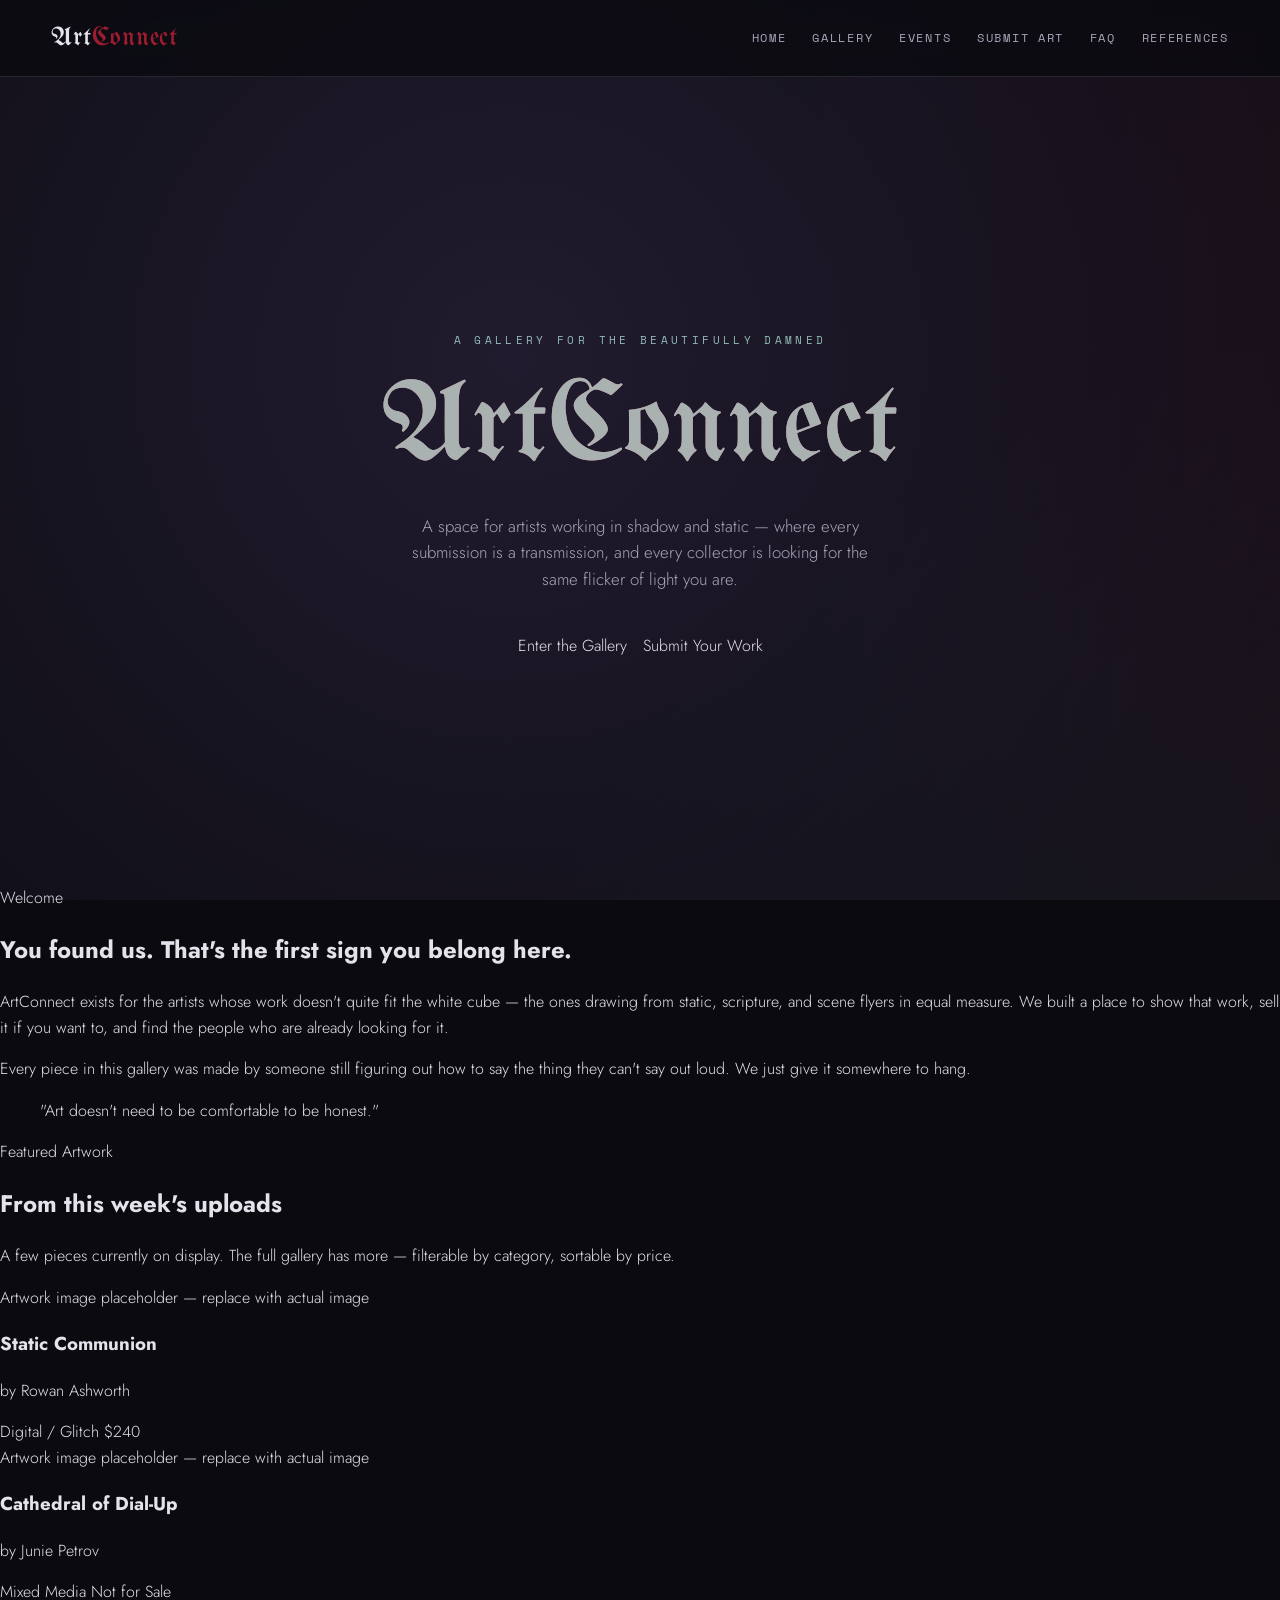
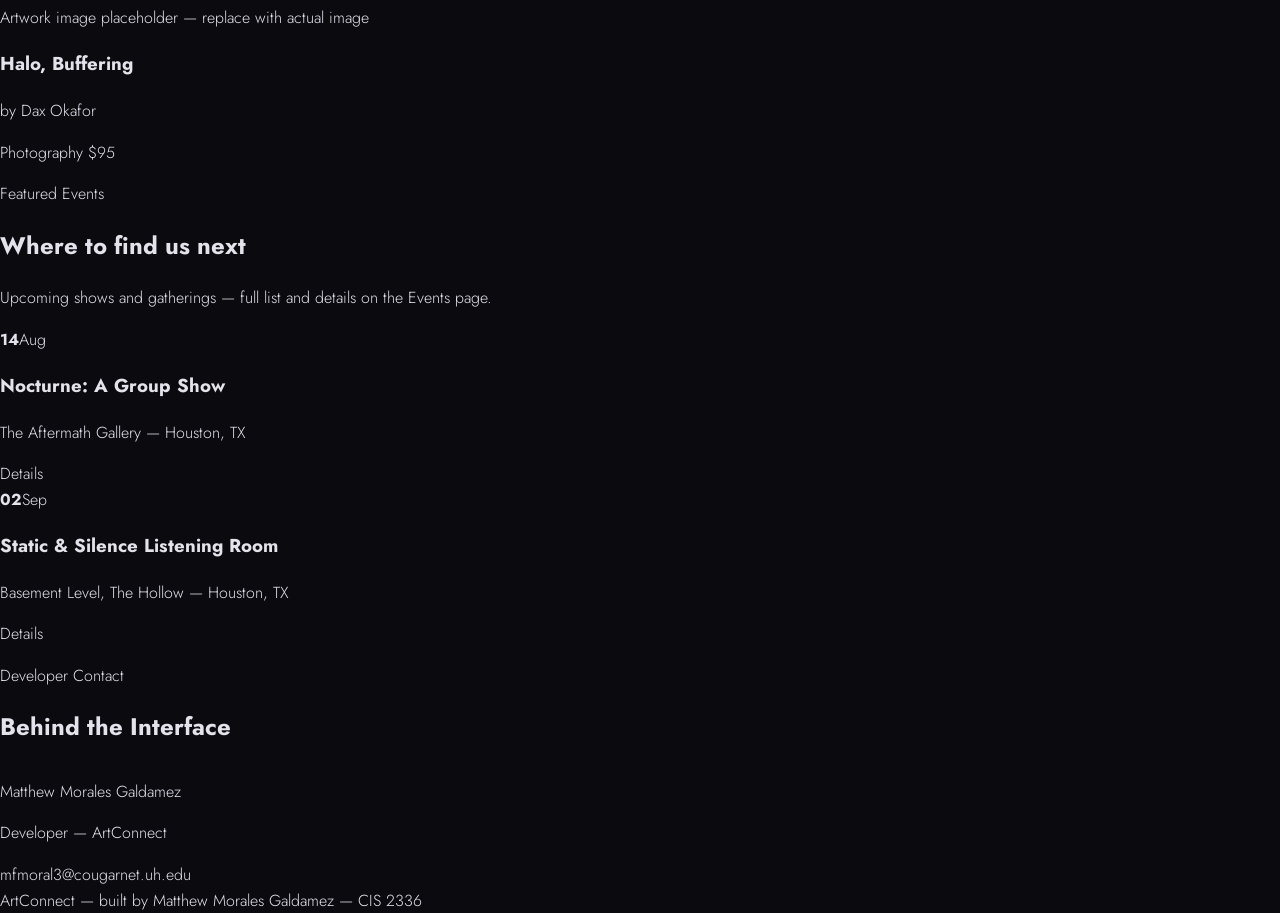
==== frontend/index.html @ f2bb3323 "Built homepage with hero, about, featured artwork/etc" ====
<!DOCTYPE html>
<html lang="en">
<head>
<meta charset="UTF-8">
<meta name="viewport" content="width=device-width, initial-scale=1.0">
<title>ArtConnect — Where the Underground Finds Light</title>
<meta name="description" content="ArtConnect is a home for artists and collectors working in the dark — discover artwork, events, and the community behind them.">
<link rel="stylesheet" href="css/style.css">
</head>
<body>

<div class="fog-layer" aria-hidden="true"></div>

<header>
  <nav class="site-nav" aria-label="Primary">
    <a href="index.html" class="brand">Art<span>Connect</span></a>
    <button class="nav-toggle" id="navToggle" aria-expanded="false" aria-controls="navLinks">Menu</button>
    <ul class="nav-links" id="navLinks">
      <li><a href="index.html">Home</a></li>
      <li><a href="pages/gallery.html">Gallery</a></li>
      <li><a href="pages/events.html">Events</a></li>
      <li><a href="pages/submit.html">Submit Art</a></li>
      <li><a href="pages/faq.html">FAQ</a></li>
      <li><a href="pages/references.html">References</a></li>
    </ul>
  </nav>
</header>

<main>

  <!-- ============ HERO ============ -->
  <section class="hero">
    <p class="hero-eyebrow">A gallery for the beautifully damned</p>
    <h1 class="hero-title"><span data-text="ArtConnect">ArtConnect</span></h1>
    <p class="hero-sub">
      A space for artists working in shadow and static — where every submission
      is a transmission, and every collector is looking for the same flicker of light
      you are.
    </p>
    <div class="hero-cta">
      <a href="pages/gallery.html" class="btn solid">Enter the Gallery</a>
      <a href="pages/submit.html" class="btn">Submit Your Work</a>
    </div>
  </section>

  <!-- ============ WELCOME / ABOUT ============ -->
  <section class="about" aria-labelledby="about-title">
    <div class="section-inner about-grid">
      <div>
        <p class="section-label">Welcome</p>
        <h2 class="section-title" id="about-title">You found us. That's the first sign you belong here.</h2>
        <p class="section-lede">
          ArtConnect exists for the artists whose work doesn't quite fit the white cube —
          the ones drawing from static, scripture, and scene flyers in equal measure.
          We built a place to show that work, sell it if you want to, and find the
          people who are already looking for it.
        </p>
        <p class="section-lede" style="margin-top:1rem;">
          Every piece in this gallery was made by someone still figuring out how to say
          the thing they can't say out loud. We just give it somewhere to hang.
        </p>
      </div>
      <blockquote class="about-quote">
        "Art doesn't need to be comfortable to be honest."
      </blockquote>
    </div>
  </section>

  <!-- ============ FEATURED ARTWORK ============ -->
  <section aria-labelledby="artwork-title">
    <div class="section-inner">
      <p class="section-label">Featured Artwork</p>
      <h2 class="section-title" id="artwork-title">From this week's uploads</h2>
      <p class="section-lede">A few pieces currently on display. The full gallery has more — filterable by category, sortable by price.</p>

      <div class="card-grid">
        <article class="art-card">
          <div class="art-frame" style="--frame-bg: linear-gradient(155deg, #332947, #0a0a0f);">
            Artwork image placeholder — replace with actual image
          </div>
          <div class="art-info">
            <h3 class="art-title">Static Communion</h3>
            <p class="art-artist">by Rowan Ashworth</p>
            <div class="art-meta">
              <span class="art-category">Digital / Glitch</span>
              <span class="art-price">$240</span>
            </div>
          </div>
        </article>

        <article class="art-card">
          <div class="art-frame" style="--frame-bg: linear-gradient(155deg, #6b0f1e, #0a0a0f);">
            Artwork image placeholder — replace with actual image
          </div>
          <div class="art-info">
            <h3 class="art-title">Cathedral of Dial-Up</h3>
            <p class="art-artist">by Junie Petrov</p>
            <div class="art-meta">
              <span class="art-category">Mixed Media</span>
              <span class="art-price not-for-sale">Not for Sale</span>
            </div>
          </div>
        </article>

        <article class="art-card">
          <div class="art-frame" style="--frame-bg: linear-gradient(155deg, #1e2a2c, #0a0a0f);">
            Artwork image placeholder — replace with actual image
          </div>
          <div class="art-info">
            <h3 class="art-title">Halo, Buffering</h3>
            <p class="art-artist">by Dax Okafor</p>
            <div class="art-meta">
              <span class="art-category">Photography</span>
              <span class="art-price">$95</span>
            </div>
          </div>
        </article>
      </div>
    </div>
  </section>

  <!-- ============ FEATURED EVENTS ============ -->
  <section class="about" aria-labelledby="events-title">
    <div class="section-inner">
      <p class="section-label">Featured Events</p>
      <h2 class="section-title" id="events-title">Where to find us next</h2>
      <p class="section-lede">Upcoming shows and gatherings — full list and details on the Events page.</p>

      <div class="event-list">
        <div class="event-row">
          <div class="event-date"><strong>14</strong>Aug</div>
          <div>
            <h3 class="event-name">Nocturne: A Group Show</h3>
            <p class="event-loc">The Aftermath Gallery — Houston, TX</p>
          </div>
          <a href="pages/events.html" class="btn">Details</a>
        </div>
        <div class="event-row">
          <div class="event-date"><strong>02</strong>Sep</div>
          <div>
            <h3 class="event-name">Static &amp; Silence Listening Room</h3>
            <p class="event-loc">Basement Level, The Hollow — Houston, TX</p>
          </div>
          <a href="pages/events.html" class="btn">Details</a>
        </div>
      </div>
    </div>
  </section>

  <!-- ============ DEVELOPER CONTACT ============ -->
  <section class="contact" aria-labelledby="contact-title">
    <div class="section-inner">
      <p class="section-label">Developer Contact</p>
      <h2 class="section-title" id="contact-title" style="margin-bottom:2rem;">Behind the Interface</h2>
      <div class="contact-card">
        <p class="contact-name">Matthew Morales Galdamez</p>
        <p class="contact-role">Developer — ArtConnect</p>
        <a class="contact-email" href="mailto:mfmoral3@cougarnet.uh.edu">mfmoral3@cougarnet.uh.edu</a>
      </div>
    </div>
  </section>

</main>

<footer class="site-footer">
  ArtConnect — built by Matthew Morales Galdamez — CIS 2336
</footer>

<script src="js/script.js"></script>
</body>
</html>
---- frontend/css/style.css ----
@import url('https://fonts.googleapis.com/css2?family=UnifrakturMaguntia&family=Jost:wght@300;400;500;600&family=Space+Mono:wght@400;700&display=swap');

:root {
  /* Color */
  --void: #0a0a0f;
  --void-2: #111017;
  --bruise: #332947;
  --bruise-soft: #241d33;
  --fog: #e4e2eb;
  --fog-dim: #a8a5b8;
  --oxblood: #6b0f1e;
  --oxblood-bright: #9c1c30;
  --ether: #a8d8d1;

  /* Type */
  --font-display: 'UnifrakturMaguntia', serif;
  --font-body: 'Jost', sans-serif;
  --font-mono: 'Space Mono', monospace;

  /* Layout */
  --max-w: 1180px;
  --edge: clamp(1.25rem, 4vw, 3.5rem);
}

* { box-sizing: border-box; }

html { scroll-behavior: smooth; }

body {
  margin: 0;
  background: var(--void);
  color: var(--fog);
  font-family: var(--font-body);
  font-weight: 300;
  line-height: 1.6;
  overflow-x: hidden;
}

a { color: inherit; text-decoration: none; }

img { max-width: 100%; display: block; }

::selection { background: var(--oxblood); color: var(--fog); }

:focus-visible {
  outline: 2px solid var(--ether);
  outline-offset: 3px;
}

/* ---------- ambient fog backdrop ---------- */
.fog-layer {
  position: fixed;
  inset: 0;
  z-index: -1;
  background:
    radial-gradient(circle at 20% 20%, rgba(51,41,71,0.55), transparent 45%),
    radial-gradient(circle at 80% 15%, rgba(107,15,30,0.25), transparent 50%),
    radial-gradient(circle at 60% 80%, rgba(168,216,209,0.08), transparent 55%),
    var(--void);
  background-size: 200% 200%;
  animation: drift 40s ease-in-out infinite alternate;
}

@keyframes drift {
  0%   { background-position: 0% 0%, 100% 0%, 50% 100%; }
  100% { background-position: 20% 30%, 70% 20%, 30% 70%; }
}

@media (prefers-reduced-motion: reduce) {
  .fog-layer { animation: none; }
  * { scroll-behavior: auto !important; animation-duration: 0.01ms !important; }
}

/* ---------- nav ---------- */
.site-nav {
  position: sticky;
  top: 0;
  z-index: 50;
  display: flex;
  align-items: center;
  justify-content: space-between;
  padding: 1.1rem var(--edge);
  background: rgba(10,10,15,0.75);
  backdrop-filter: blur(10px);
  border-bottom: 1px solid rgba(228,226,235,0.12);
}

.brand {
  font-family: var(--font-display);
  font-size: 1.6rem;
  letter-spacing: 0.03em;
  color: var(--fog);
}

.brand span { color: var(--oxblood-bright); }

.nav-links {
  display: flex;
  gap: clamp(0.9rem, 2vw, 2rem);
  list-style: none;
  margin: 0;
  padding: 0;
  font-family: var(--font-mono);
  font-size: 0.72rem;
  letter-spacing: 0.15em;
  text-transform: uppercase;
}

.nav-links a {
  position: relative;
  padding-bottom: 4px;
  color: var(--fog-dim);
  transition: color 0.25s ease;
}

.nav-links a::after {
  content: '';
  position: absolute;
  left: 0; bottom: 0;
  width: 0; height: 1px;
  background: var(--ether);
  transition: width 0.3s ease;
}

.nav-links a:hover,
.nav-links a:focus-visible {
  color: var(--fog);
}
.nav-links a:hover::after,
.nav-links a:focus-visible::after { width: 100%; }

.nav-toggle { display: none; }

/* ---------- hero ---------- */
.hero {
  min-height: 88vh;
  display: flex;
  flex-direction: column;
  align-items: center;
  justify-content: center;
  text-align: center;
  padding: 6rem var(--edge) 4rem;
  position: relative;
}

.hero-eyebrow {
  font-family: var(--font-mono);
  font-size: 0.7rem;
  letter-spacing: 0.3em;
  text-transform: uppercase;
  color: var(--ether);
  margin-bottom: 1.5rem;
  opacity: 0.85;
}

.hero-title {
  font-family: var(--font-display);
  font-weight: 400;
  font-size: clamp(3rem, 10vw, 7rem);
  line-height: 1;
  margin: 0;
  position: relative;
  color: var(--fog);
}

/* chromatic-aberration glitch signature */
.hero-title span {
  position: relative;
  display: inline-block;
}

.hero-title span::before,
.hero-title span::after {
  content: attr(data-text);
  position: absolute;
  left: 0; top: 0;
  width: 100%;
  overflow: hidden;
  opacity: 0.7;
}

.hero-title span::before {
  color: var(--oxblood-bright);
  animation: glitch-a 6s infinite steps(1);
}

.hero-title span::after {
  color: var(--ether);
  animation: glitch-b 6s infinite steps(1);
}

@keyframes glitch-a {
  0%, 92%, 100% { transform: translate(0,0); clip-path: inset(0 0 0 0); opacity: 0; }
  93% { transform: translate(-3px,1px); clip-path: inset(10% 0 60% 0); opacity: 0.7; }
  95% { transform: translate(2px,-1px); clip-path: inset(55% 0 10% 0); opacity: 0.7; }
  97% { transform: translate(-2px,0); clip-path: inset(20% 0 40% 0); opacity: 0.5; }
}

@keyframes glitch-b {
  0%, 92%, 100% { transform: translate(0,0); clip-path: inset(0 0 0 0); opacity: 0; }
  93% { transform: translate(3px,-1px); clip-path: inset(60% 0 5% 0); opacity: 0.7; }
  95% { transform: translate(-2px,1px); clip-path: inset(15% 0 55% 0); opacity: 0.7; }
  97% { transform: translate(2px,0); clip-path: inset(40% 0 20% 0); opacity: 0.5; }
}

.hero-sub {
  max-width: 46ch;
  margin: 1.75rem 0 0;
  color: var(--fog-dim);
  font-weight: 300;
  font-size: 1.05rem;
}

.hero-cta {
  margin-top: 2.5rem;
  display: inline-flex;
  gap: 1rem;
}
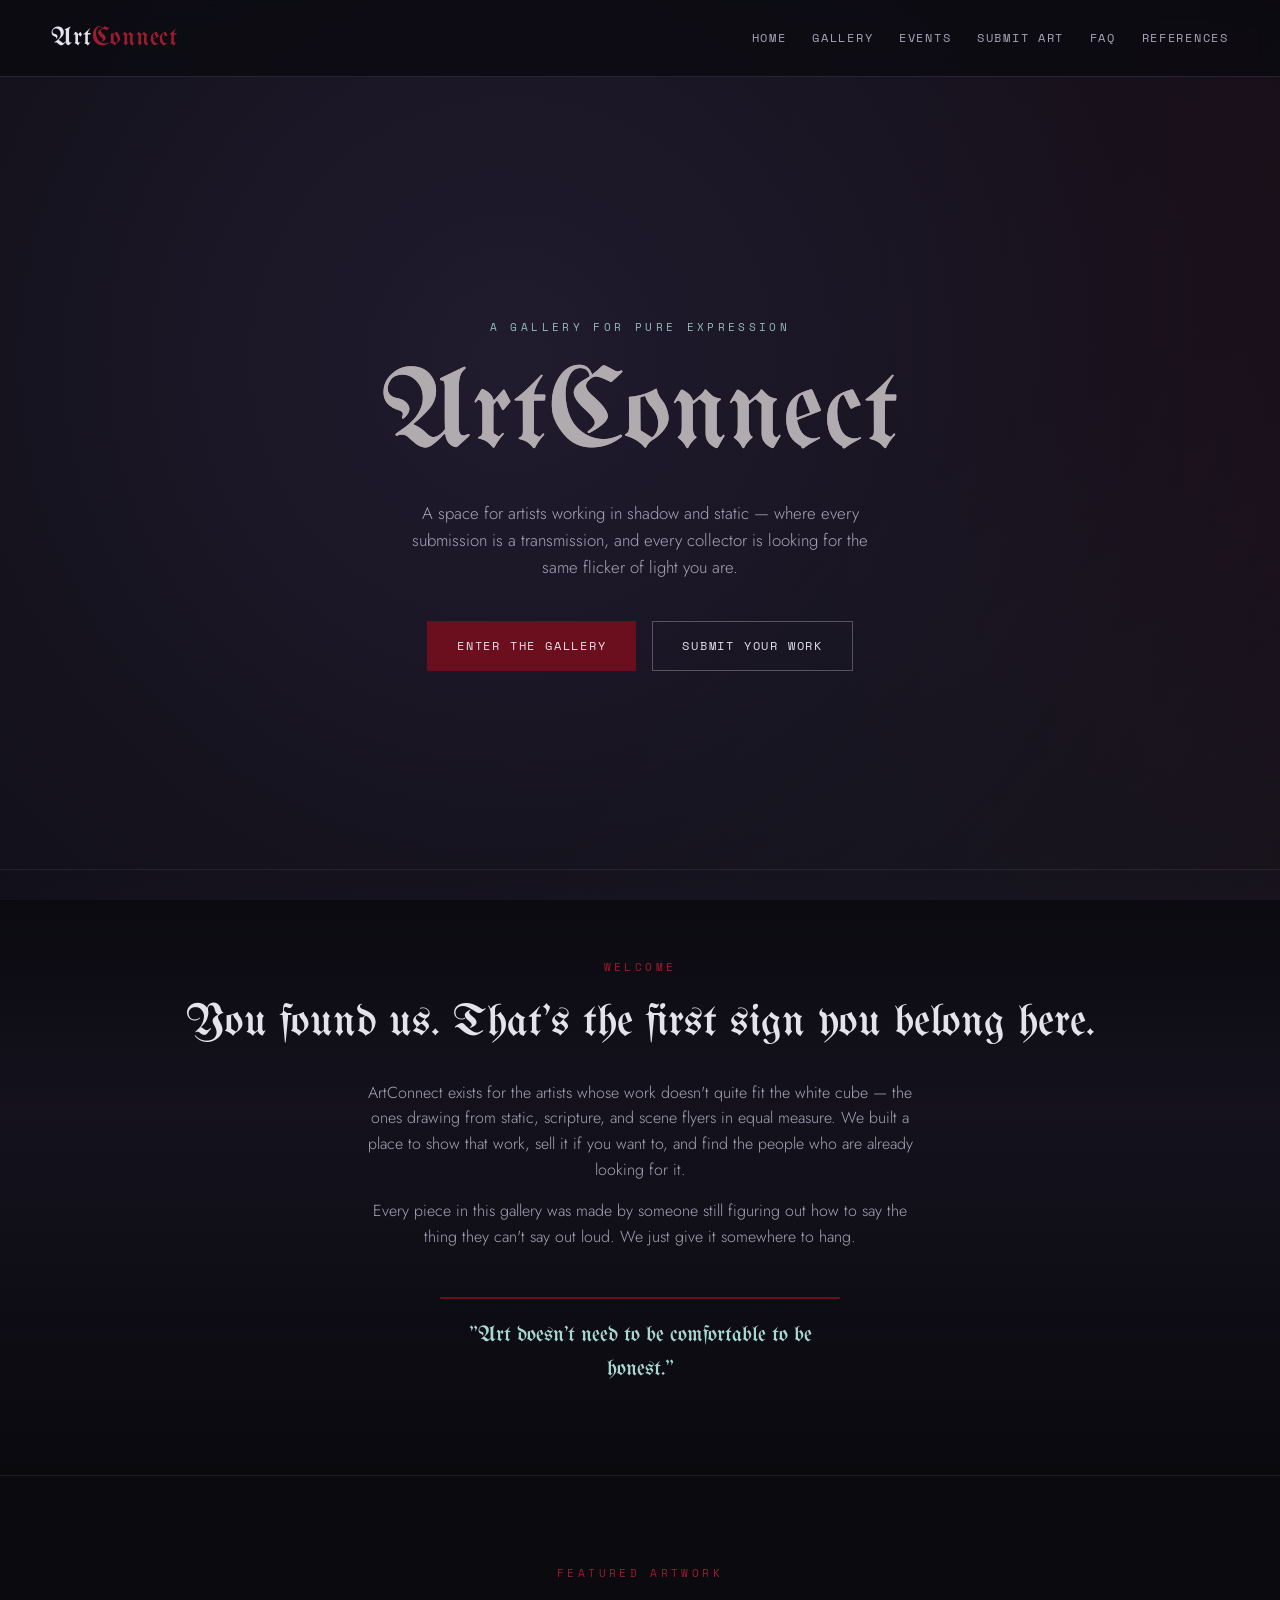
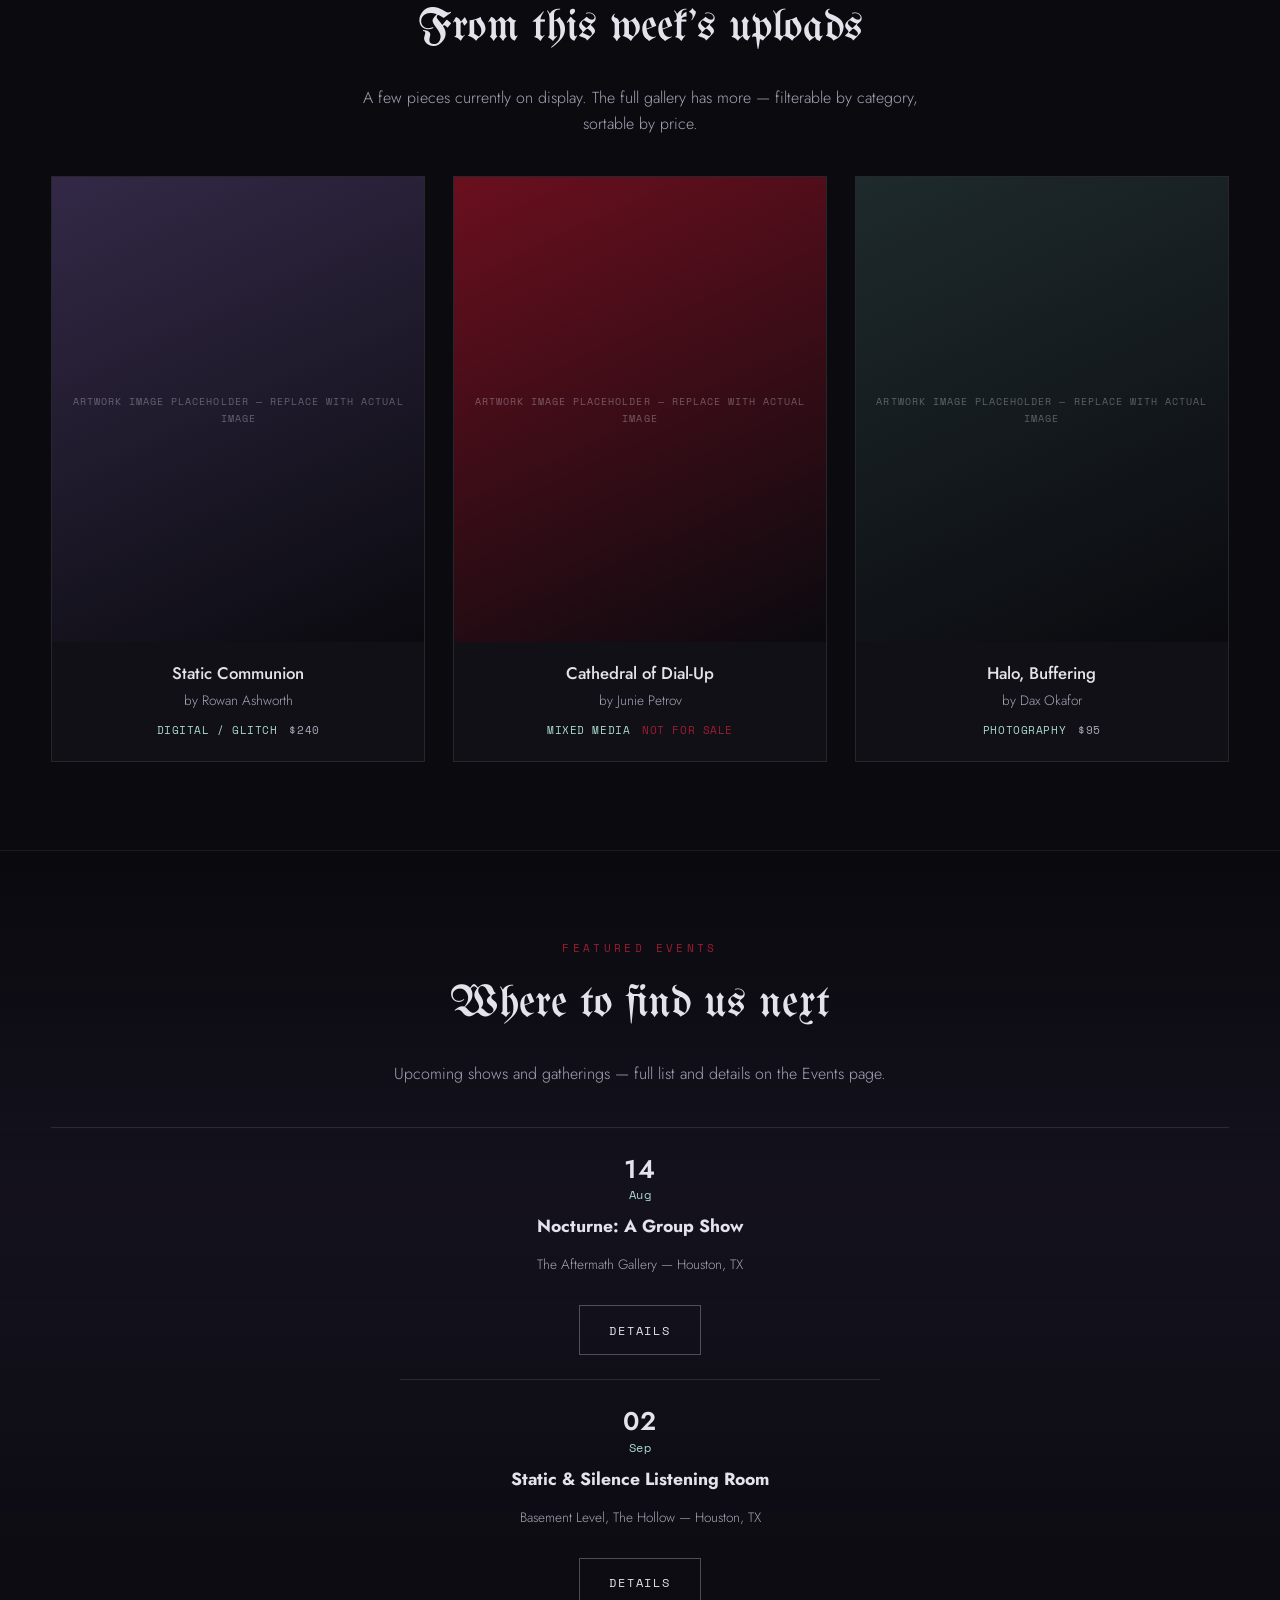
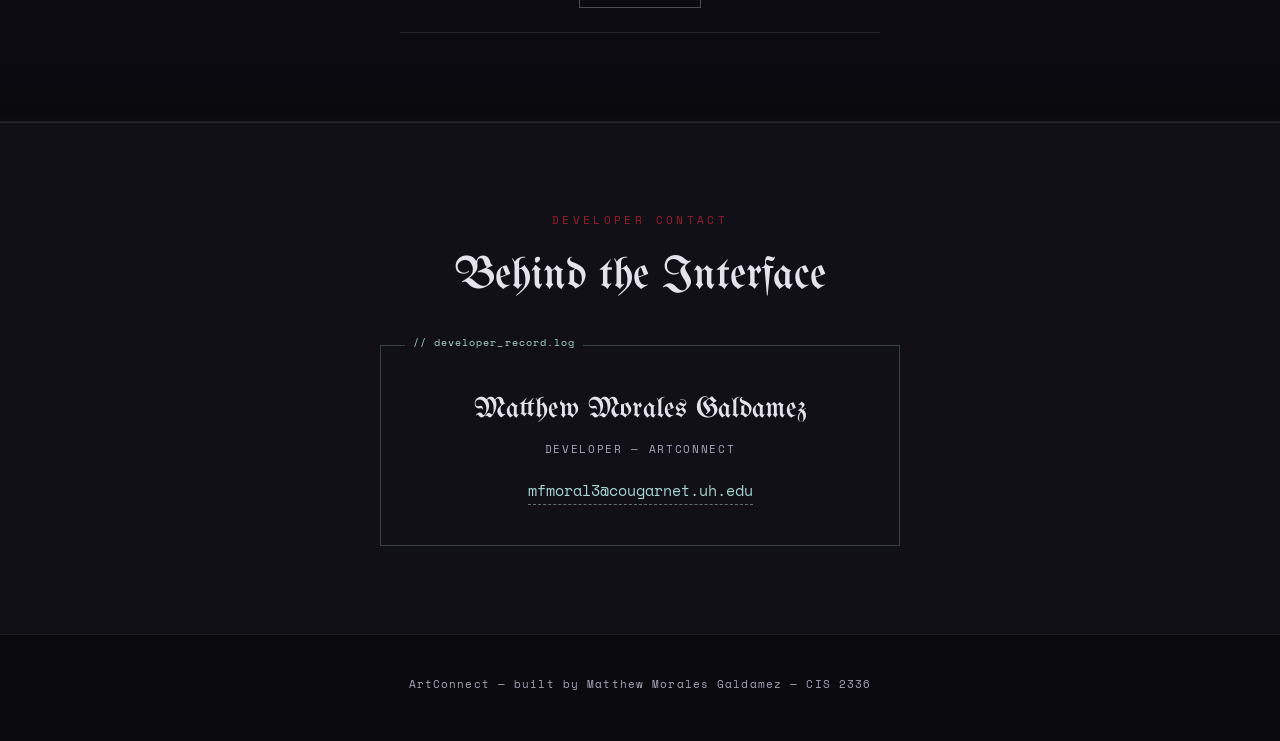
==== commit ed8abc2b: "fixed some css and changed some other things" ====
--- a/frontend/index.html
+++ b/frontend/index.html
@@ -31,7 +31,7 @@
 
   <!-- ============ HERO ============ -->
   <section class="hero">
-    <p class="hero-eyebrow">A gallery for the beautifully damned</p>
+    <p class="hero-eyebrow">A gallery for pure expression</p>
     <h1 class="hero-title"><span data-text="ArtConnect">ArtConnect</span></h1>
     <p class="hero-sub">
       A space for artists working in shadow and static — where every submission
--- a/frontend/css/style.css
+++ b/frontend/css/style.css
@@ -1,3 +1,4 @@
+
 @import url('https://fonts.googleapis.com/css2?family=UnifrakturMaguntia&family=Jost:wght@300;400;500;600&family=Space+Mono:wght@400;700&display=swap');
 
 :root {
@@ -181,26 +182,37 @@
 
 .hero-title span::before {
   color: var(--oxblood-bright);
-  animation: glitch-a 6s infinite steps(1);
+  opacity: 0.55;
+  animation: glitch-a 5s infinite steps(1);
 }
 
 .hero-title span::after {
   color: var(--ether);
-  animation: glitch-b 6s infinite steps(1);
-}
-
+  opacity: 0.55;
+  animation: glitch-b 5s infinite steps(1);
+}
+
+/* constant low-level color split, always visible */
 @keyframes glitch-a {
-  0%, 92%, 100% { transform: translate(0,0); clip-path: inset(0 0 0 0); opacity: 0; }
-  93% { transform: translate(-3px,1px); clip-path: inset(10% 0 60% 0); opacity: 0.7; }
-  95% { transform: translate(2px,-1px); clip-path: inset(55% 0 10% 0); opacity: 0.7; }
-  97% { transform: translate(-2px,0); clip-path: inset(20% 0 40% 0); opacity: 0.5; }
+  0%, 100%   { transform: translate(-2px,0); clip-path: inset(0 0 0 0); }
+  40%        { transform: translate(-2px,0); clip-path: inset(0 0 0 0); }
+  41%        { transform: translate(-6px,2px); clip-path: inset(10% 0 60% 0); opacity: 0.85; }
+  44%        { transform: translate(3px,-2px); clip-path: inset(55% 0 10% 0); opacity: 0.85; }
+  47%        { transform: translate(-2px,0); clip-path: inset(0 0 0 0); opacity: 0.55; }
+  80%        { transform: translate(-2px,0); clip-path: inset(0 0 0 0); }
+  81%        { transform: translate(4px,1px); clip-path: inset(20% 0 40% 0); opacity: 0.85; }
+  83%        { transform: translate(-2px,0); clip-path: inset(0 0 0 0); opacity: 0.55; }
 }
 
 @keyframes glitch-b {
-  0%, 92%, 100% { transform: translate(0,0); clip-path: inset(0 0 0 0); opacity: 0; }
-  93% { transform: translate(3px,-1px); clip-path: inset(60% 0 5% 0); opacity: 0.7; }
-  95% { transform: translate(-2px,1px); clip-path: inset(15% 0 55% 0); opacity: 0.7; }
-  97% { transform: translate(2px,0); clip-path: inset(40% 0 20% 0); opacity: 0.5; }
+  0%, 100%   { transform: translate(2px,0); clip-path: inset(0 0 0 0); }
+  40%        { transform: translate(2px,0); clip-path: inset(0 0 0 0); }
+  41%        { transform: translate(6px,-2px); clip-path: inset(60% 0 5% 0); opacity: 0.85; }
+  44%        { transform: translate(-3px,2px); clip-path: inset(15% 0 55% 0); opacity: 0.85; }
+  47%        { transform: translate(2px,0); clip-path: inset(0 0 0 0); opacity: 0.55; }
+  80%        { transform: translate(2px,0); clip-path: inset(0 0 0 0); }
+  81%        { transform: translate(-4px,-1px); clip-path: inset(40% 0 20% 0); opacity: 0.85; }
+  83%        { transform: translate(2px,0); clip-path: inset(0 0 0 0); opacity: 0.55; }
 }
 
 .hero-sub {
@@ -215,4 +227,306 @@
   margin-top: 2.5rem;
   display: inline-flex;
   gap: 1rem;
-}+}
+
+.btn {
+  font-family: var(--font-mono);
+  font-size: 0.75rem;
+  letter-spacing: 0.15em;
+  text-transform: uppercase;
+  padding: 0.9rem 1.8rem;
+  border: 1px solid rgba(228,226,235,0.3);
+  background: transparent;
+  color: var(--fog);
+  transition: border-color 0.25s ease, background 0.25s ease, color 0.25s ease;
+  cursor: pointer;
+}
+
+.btn:hover, .btn:focus-visible {
+  border-color: var(--ether);
+  color: var(--void);
+  background: var(--ether);
+}
+
+.btn.solid {
+  background: var(--oxblood);
+  border-color: var(--oxblood);
+  color: var(--fog);
+}
+.btn.solid:hover, .btn.solid:focus-visible {
+  background: var(--oxblood-bright);
+  border-color: var(--oxblood-bright);
+  color: var(--fog);
+}
+
+/* ---------- generic section scaffolding ---------- */
+section { padding: 5.5rem var(--edge); }
+
+.section-inner { max-width: var(--max-w); margin: 0 auto; }
+
+.section-label {
+  font-family: var(--font-mono);
+  font-size: 0.7rem;
+  letter-spacing: 0.3em;
+  text-transform: uppercase;
+  color: var(--oxblood-bright);
+  margin: 0 0 0.75rem;
+  text-align: center;
+}
+
+.section-title {
+  font-family: var(--font-display);
+  font-size: clamp(1.9rem, 4vw, 2.8rem);
+  font-weight: 400;
+  margin: 0 auto 1.25rem;
+  color: var(--fog);
+  text-align: center;
+}
+
+.section-lede {
+  max-width: 62ch;
+  margin-left: auto;
+  margin-right: auto;
+  color: var(--fog-dim);
+  font-size: 1rem;
+  text-align: center;
+}
+
+/* ---------- welcome / about ---------- */
+.about {
+  background: linear-gradient(180deg, transparent, rgba(51,41,71,0.25) 40%, transparent);
+  border-top: 1px solid rgba(228,226,235,0.08);
+  border-bottom: 1px solid rgba(228,226,235,0.08);
+}
+
+.about-grid {
+  display: flex;
+  flex-direction: column;
+  align-items: center;
+  gap: 2rem;
+  text-align: center;
+}
+
+.about-quote {
+  font-family: var(--font-display);
+  font-size: 1.4rem;
+  line-height: 1.5;
+  color: var(--ether);
+  border-left: none;
+  border-top: 2px solid var(--oxblood);
+  padding-left: 0;
+  padding-top: 1.25rem;
+  max-width: 40ch;
+  margin: 0 auto;
+}
+
+/* ---------- featured artwork ---------- */
+.card-grid {
+  display: grid;
+  grid-template-columns: repeat(auto-fit, minmax(230px, 1fr));
+  gap: 1.75rem;
+  margin-top: 2.5rem;
+}
+
+.art-card {
+  background: var(--void-2);
+  border: 1px solid rgba(228,226,235,0.1);
+  overflow: hidden;
+  transition: transform 0.3s ease, border-color 0.3s ease;
+}
+
+.art-card:hover { transform: translateY(-6px); border-color: var(--ether); }
+
+.art-frame {
+  aspect-ratio: 4 / 5;
+  background: var(--frame-bg, linear-gradient(155deg, var(--bruise), var(--void)));
+  display: flex;
+  align-items: center;
+  justify-content: center;
+  font-family: var(--font-mono);
+  font-size: 0.65rem;
+  letter-spacing: 0.1em;
+  color: rgba(228,226,235,0.35);
+  text-transform: uppercase;
+  text-align: center;
+  padding: 1rem;
+}
+
+.art-info { padding: 1.1rem 1.2rem 1.4rem; text-align: center; }
+
+.art-title {
+  font-family: var(--font-body);
+  font-weight: 500;
+  font-size: 1.05rem;
+  margin: 0 0 0.2rem;
+  color: var(--fog);
+}
+
+.art-artist {
+  font-size: 0.85rem;
+  color: var(--fog-dim);
+  margin: 0 0 0.6rem;
+}
+
+.art-meta {
+  display: flex;
+  justify-content: center;
+  align-items: center;
+  gap: 0.75rem;
+  font-family: var(--font-mono);
+  font-size: 0.7rem;
+  letter-spacing: 0.05em;
+  text-transform: uppercase;
+}
+
+.art-category { color: var(--ether); }
+.art-price { color: var(--fog-dim); }
+.art-price.not-for-sale { color: var(--oxblood-bright); }
+
+/* ---------- featured events ---------- */
+.event-list {
+  margin-top: 2.5rem;
+  display: flex;
+  flex-direction: column;
+  align-items: center;
+  border-top: 1px solid rgba(228,226,235,0.12);
+}
+
+.event-row {
+  display: flex;
+  flex-direction: column;
+  align-items: center;
+  gap: 0.5rem;
+  width: 100%;
+  max-width: 480px;
+  text-align: center;
+  padding: 1.5rem 0;
+  border-bottom: 1px solid rgba(228,226,235,0.12);
+  transition: background 0.25s ease;
+}
+
+.event-row .btn { margin-top: 0.5rem; }
+
+.event-row:hover { background: rgba(107,15,30,0.06); }
+
+.event-date {
+  font-family: var(--font-mono);
+  font-size: 0.75rem;
+  letter-spacing: 0.05em;
+  color: var(--ether);
+  line-height: 1.4;
+}
+
+.event-date strong {
+  display: block;
+  font-size: 1.6rem;
+  color: var(--fog);
+  font-family: var(--font-body);
+  font-weight: 600;
+}
+
+.event-name {
+  font-size: 1.1rem;
+  color: var(--fog);
+  margin: 0 0 0.3rem;
+}
+
+.event-loc {
+  font-size: 0.85rem;
+  color: var(--fog-dim);
+}
+
+/* ---------- developer contact ---------- */
+.contact {
+  background: var(--void-2);
+  border-top: 1px solid rgba(228,226,235,0.1);
+}
+
+.contact-card {
+  max-width: 520px;
+  margin: 0 auto;
+  border: 1px solid rgba(168,216,209,0.25);
+  padding: 2.5rem;
+  text-align: center;
+  position: relative;
+}
+
+.contact-card::before {
+  content: '// developer_record.log';
+  position: absolute;
+  top: -0.7rem;
+  left: 1.5rem;
+  background: var(--void-2);
+  padding: 0 0.5rem;
+  font-family: var(--font-mono);
+  font-size: 0.65rem;
+  letter-spacing: 0.1em;
+  color: var(--ether);
+}
+
+.contact-name {
+  font-family: var(--font-display);
+  font-size: 1.8rem;
+  margin: 0 0 0.5rem;
+  color: var(--fog);
+}
+
+.contact-role {
+  font-family: var(--font-mono);
+  font-size: 0.7rem;
+  letter-spacing: 0.15em;
+  text-transform: uppercase;
+  color: var(--fog-dim);
+  margin: 0 0 1.25rem;
+}
+
+.contact-email {
+  display: inline-block;
+  font-family: var(--font-mono);
+  font-size: 0.95rem;
+  color: var(--ether);
+  border-bottom: 1px dashed rgba(168,216,209,0.5);
+  padding-bottom: 2px;
+}
+
+.contact-email:hover, .contact-email:focus-visible { color: var(--fog); border-color: var(--fog); }
+
+/* ---------- footer ---------- */
+.site-footer {
+  padding: 2.5rem var(--edge) 3rem;
+  text-align: center;
+  font-family: var(--font-mono);
+  font-size: 0.7rem;
+  letter-spacing: 0.1em;
+  color: var(--fog-dim);
+  border-top: 1px solid rgba(228,226,235,0.08);
+}
+
+/* ---------- responsive nav ---------- */
+@media (max-width: 720px) {
+  .nav-links {
+    position: fixed;
+    inset: 60px 0 0 0;
+    background: var(--void);
+    flex-direction: column;
+    align-items: center;
+    justify-content: center;
+    gap: 2rem;
+    font-size: 0.95rem;
+    transform: translateY(-110%);
+    transition: transform 0.35s ease;
+  }
+  .nav-links.open { transform: translateY(0); }
+
+  .nav-toggle {
+    display: block;
+    background: none;
+    border: none;
+    color: var(--fog);
+    font-family: var(--font-mono);
+    font-size: 0.8rem;
+    letter-spacing: 0.1em;
+    text-transform: uppercase;
+    cursor: pointer;
+  }
+}
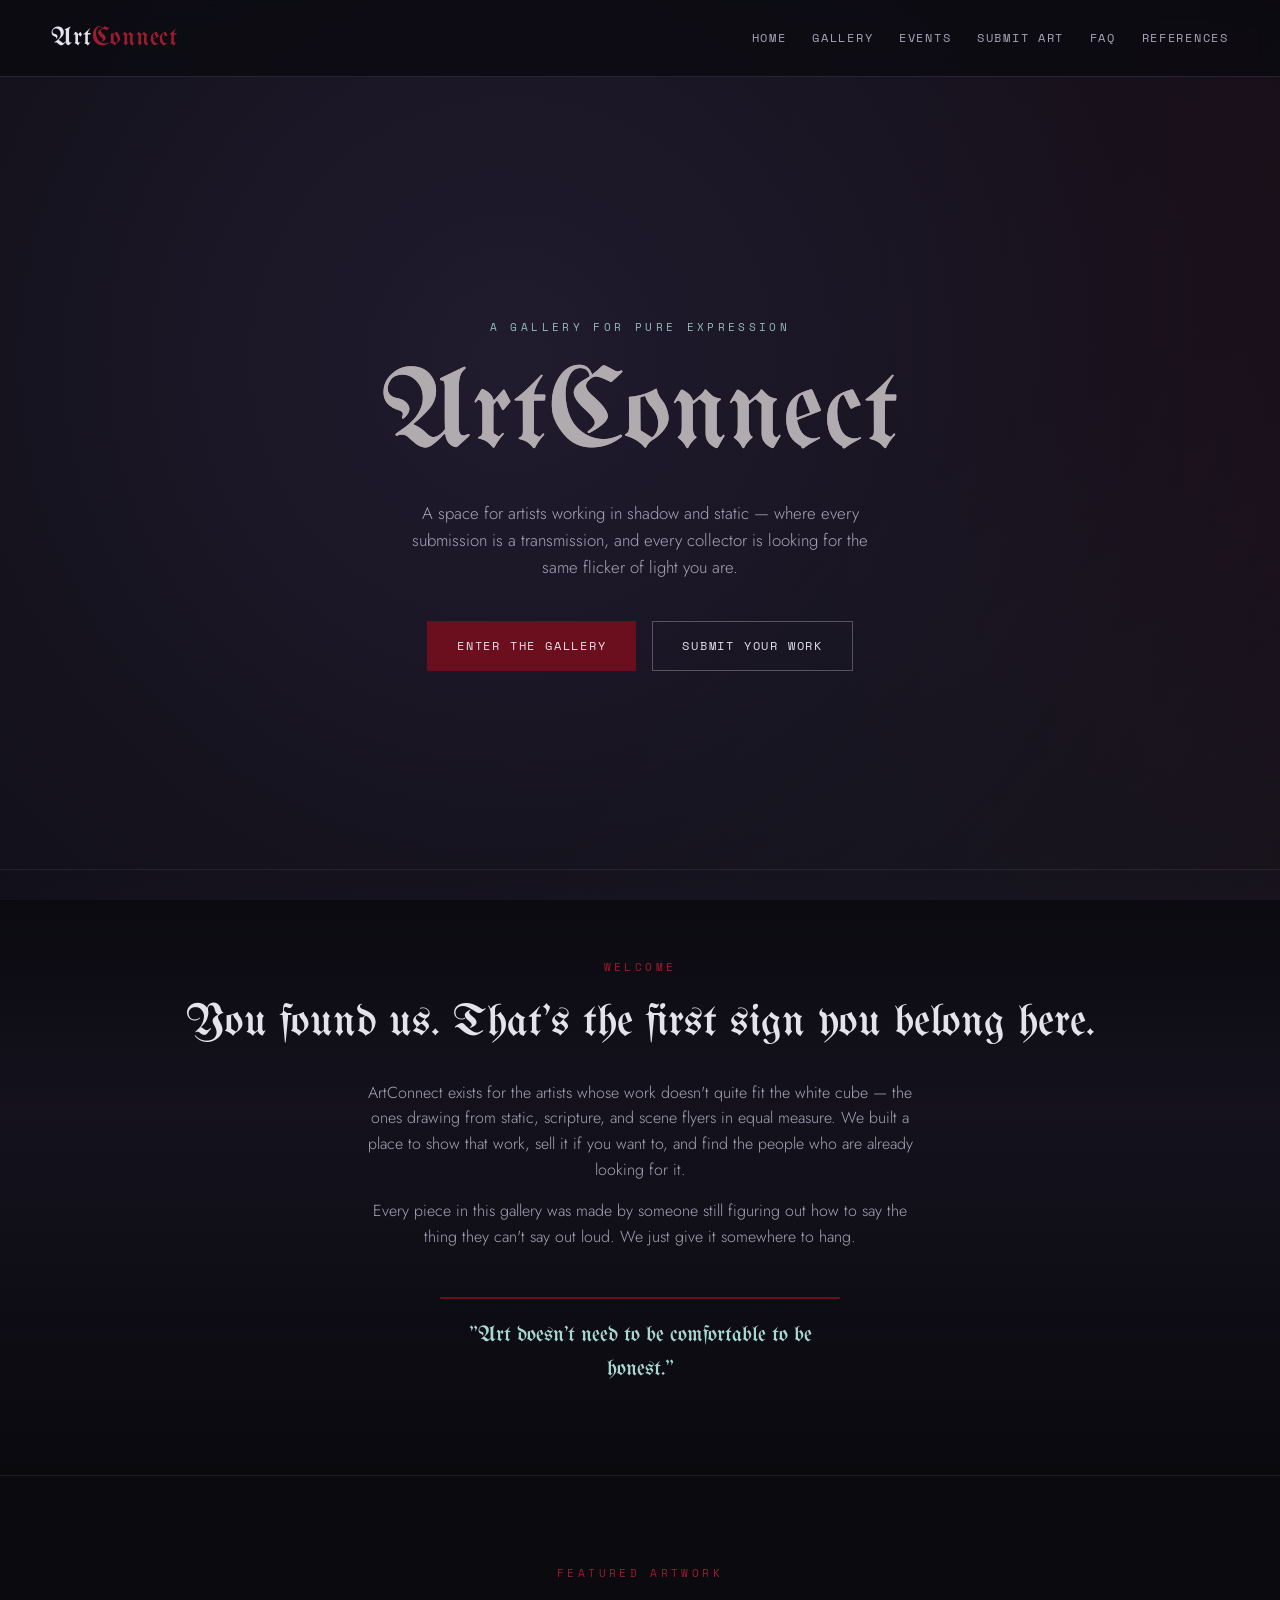
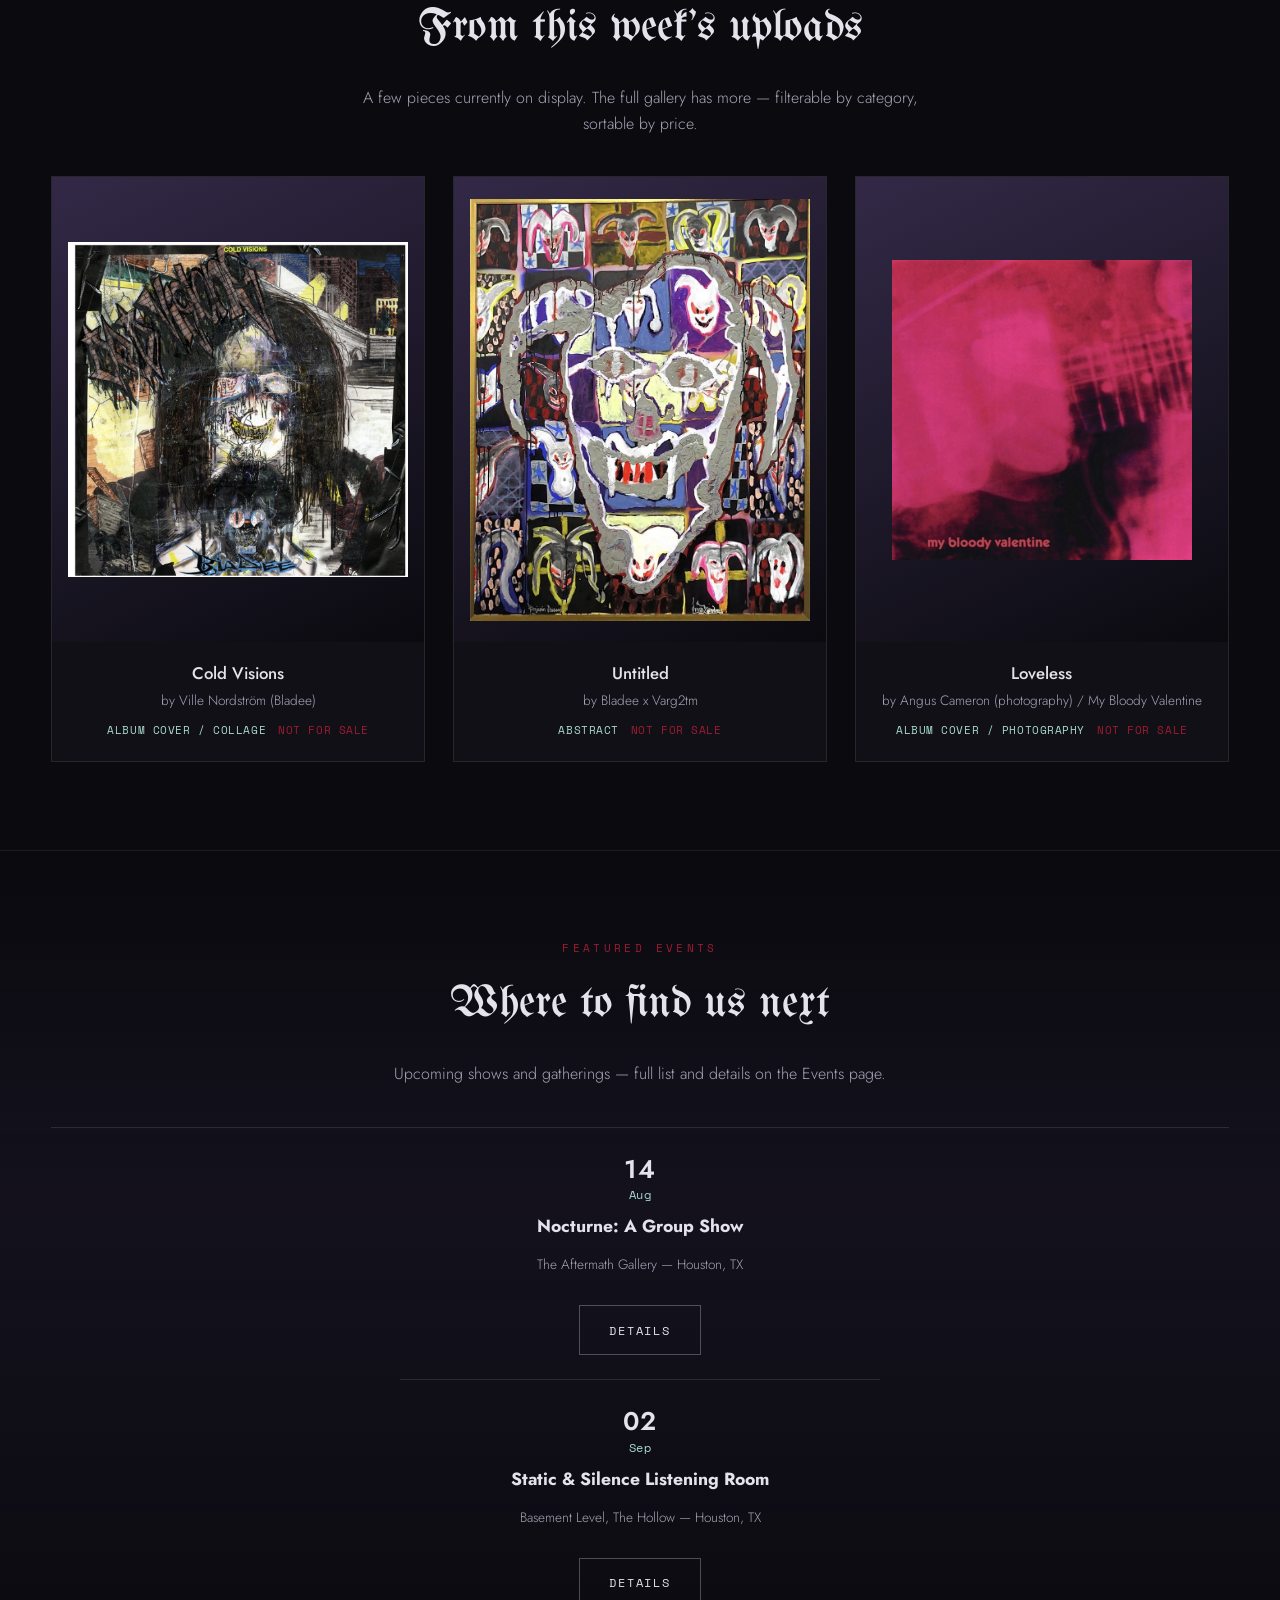
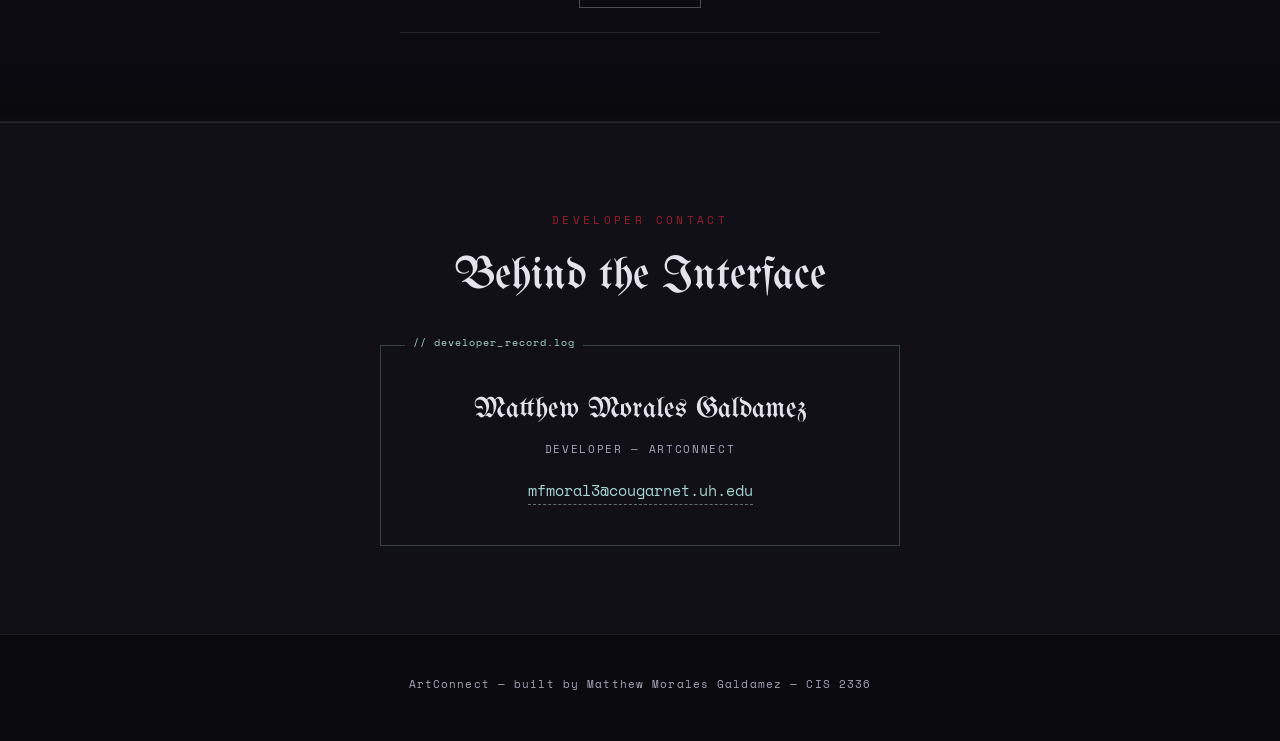
==== commit 9349280c: "making some tweaks to my website" ====
--- a/frontend/index.html
+++ b/frontend/index.html
@@ -1,4 +1,3 @@
-
 <!DOCTYPE html>
 <html lang="en">
 <head>
@@ -76,43 +75,43 @@
 
       <div class="card-grid">
         <article class="art-card">
-          <div class="art-frame" style="--frame-bg: linear-gradient(155deg, #332947, #0a0a0f);">
-            Artwork image placeholder — replace with actual image
+          <div class="art-frame">
+            <img src="images/cold-visions.png" alt="Cold Visions album cover artwork by Bladee">
           </div>
           <div class="art-info">
-            <h3 class="art-title">Static Communion</h3>
-            <p class="art-artist">by Rowan Ashworth</p>
+            <h3 class="art-title">Cold Visions</h3>
+            <p class="art-artist">by Ville Nordström (Bladee)</p>
             <div class="art-meta">
-              <span class="art-category">Digital / Glitch</span>
-              <span class="art-price">$240</span>
-            </div>
-          </div>
-        </article>
-
-        <article class="art-card">
-          <div class="art-frame" style="--frame-bg: linear-gradient(155deg, #6b0f1e, #0a0a0f);">
-            Artwork image placeholder — replace with actual image
-          </div>
-          <div class="art-info">
-            <h3 class="art-title">Cathedral of Dial-Up</h3>
-            <p class="art-artist">by Junie Petrov</p>
-            <div class="art-meta">
-              <span class="art-category">Mixed Media</span>
+              <span class="art-category">Album Cover / Collage</span>
               <span class="art-price not-for-sale">Not for Sale</span>
             </div>
           </div>
         </article>
 
         <article class="art-card">
-          <div class="art-frame" style="--frame-bg: linear-gradient(155deg, #1e2a2c, #0a0a0f);">
-            Artwork image placeholder — replace with actual image
+          <div class="art-frame">
+            <img src="images/untitled-mask-quilt.png" alt="Untitled abstract painting of layered mask faces">
           </div>
           <div class="art-info">
-            <h3 class="art-title">Halo, Buffering</h3>
-            <p class="art-artist">by Dax Okafor</p>
+            <h3 class="art-title">Untitled</h3>
+            <p class="art-artist">by Bladee x Varg2tm</p>
             <div class="art-meta">
-              <span class="art-category">Photography</span>
-              <span class="art-price">$95</span>
+              <span class="art-category">Abstract</span>
+              <span class="art-price not-for-sale">Not for Sale</span>
+            </div>
+          </div>
+        </article>
+
+        <article class="art-card">
+          <div class="art-frame">
+            <img src="images/loveless.png" alt="Loveless album cover, pink blurred guitar photograph">
+          </div>
+          <div class="art-info">
+            <h3 class="art-title">Loveless</h3>
+            <p class="art-artist">by Angus Cameron (photography) / My Bloody Valentine</p>
+            <div class="art-meta">
+              <span class="art-category">Album Cover / Photography</span>
+              <span class="art-price not-for-sale">Not for Sale</span>
             </div>
           </div>
         </article>
@@ -169,4 +168,4 @@
 
 <script src="js/script.js"></script>
 </body>
-</html>
+</html>
